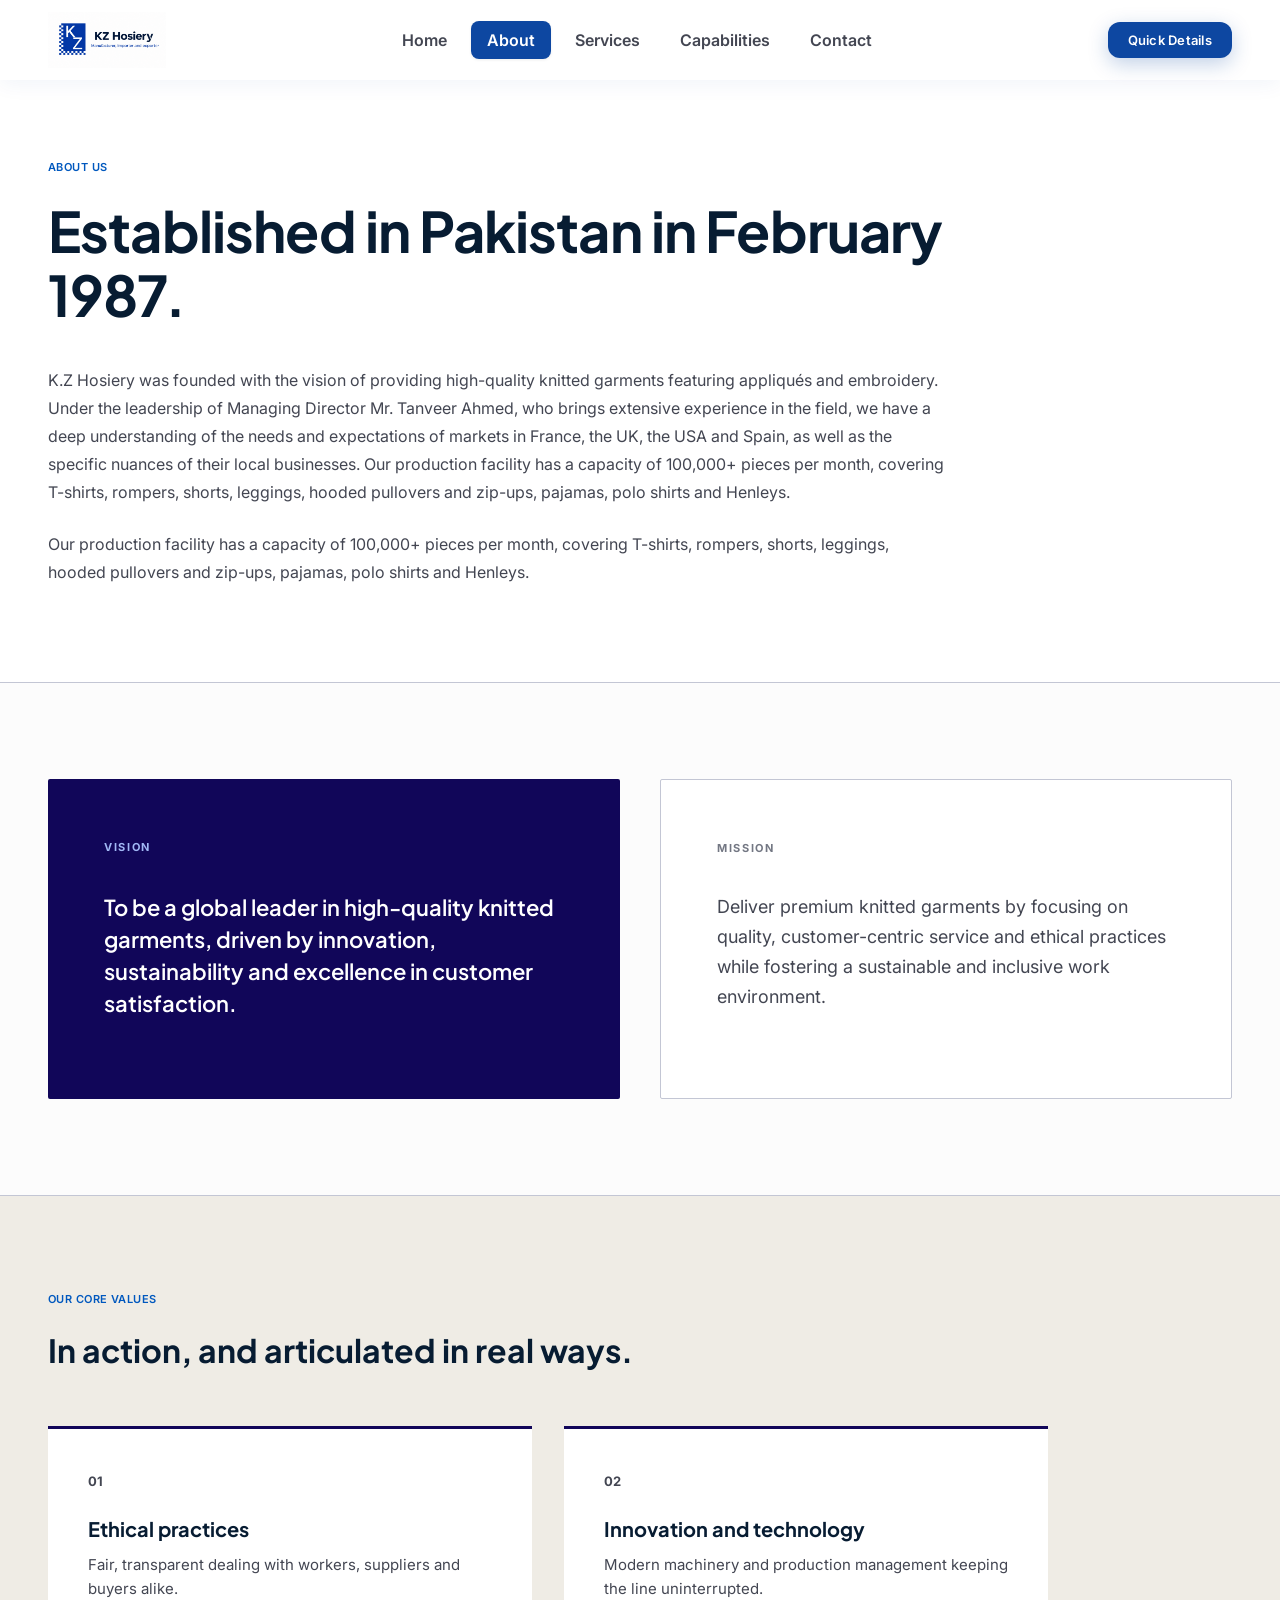
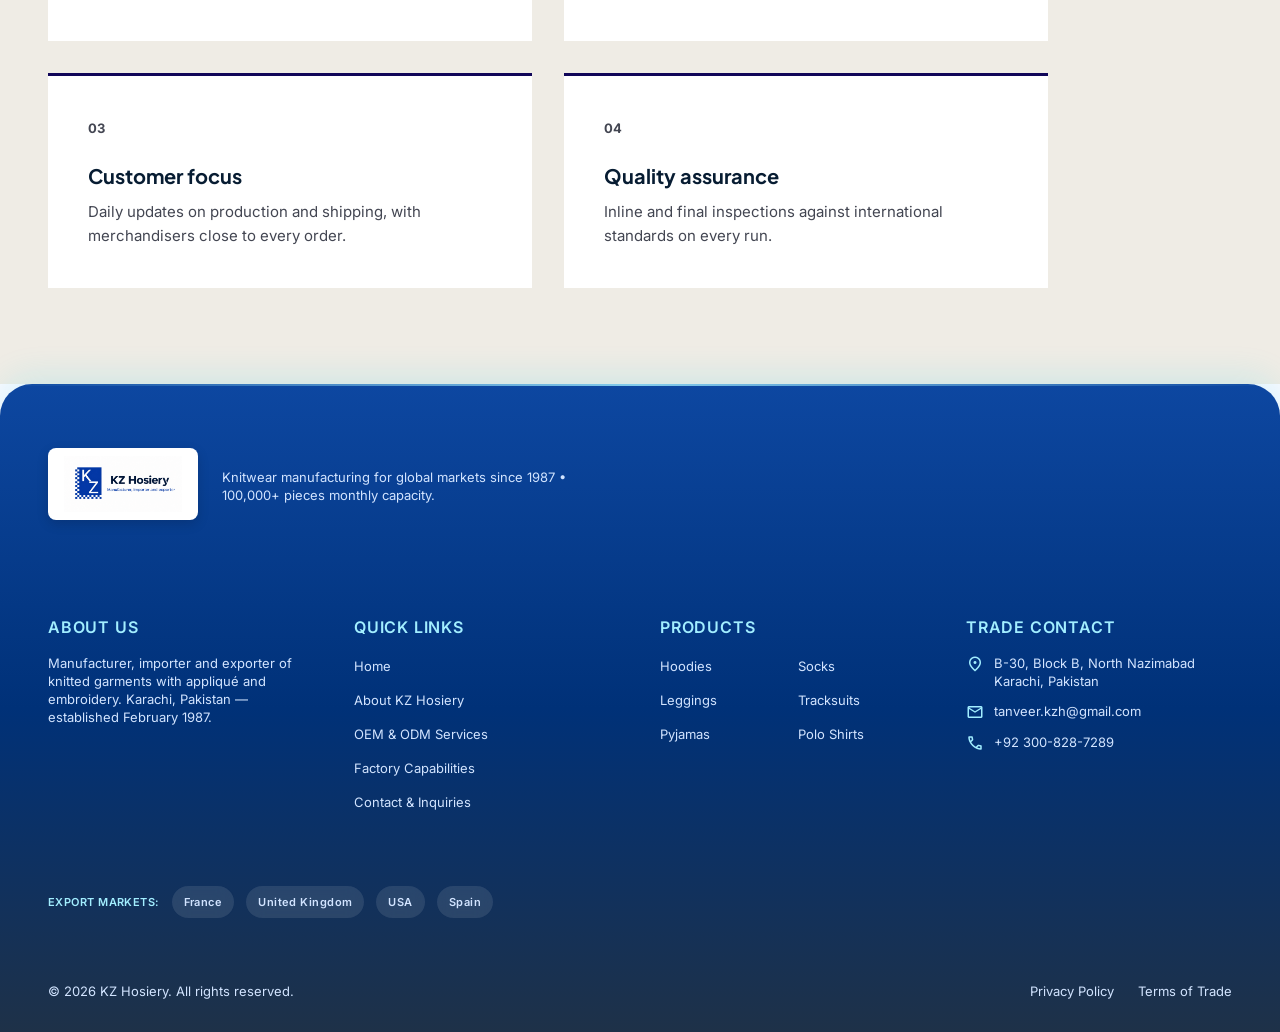
==== about/index.html @ ed43b340 "kz hosiery" ====
<!DOCTYPE html>
<html lang="en">
<head>
  <meta charset="utf-8" />
  <meta name="viewport" content="width=device-width, initial-scale=1.0" />
  <title>About Us | KZ Hosiery</title>
  <meta name="description" content="K_Z Hosiery was founded with the vision of providing high-quality knitted garments featuring appliques and embroidery." />

  <!-- Google Fonts -->
  <link href="https://fonts.googleapis.com" rel="preconnect" />
  <link crossorigin href="https://fonts.gstatic.com" rel="preconnect" />
  <link href="https://fonts.googleapis.com/css2?family=Inter:wght@400;500;600;700&family=Plus+Jakarta+Sans:wght@500;600;700;800&display=swap" rel="stylesheet" />

  <!-- Material Symbols -->
  <link href="https://fonts.googleapis.com/css2?family=Material+Symbols+Outlined:opsz,wght,FILL,GRAD@20..48,100..700,0..1,-50..200&display=swap" rel="stylesheet" />

  <!-- Stylesheets -->
  <link rel="stylesheet" href="../assets/css/global.css" />
  <link rel="stylesheet" href="../assets/css/about.css" />
</head>

<body>

  <!-- ============================================================
       HEADER / NAVBAR
       ============================================================ -->
  <header class="navbar" id="navbar">
    <div class="navbar__inner container">

      <!-- Logo -->
      <a href="../index.html" class="navbar__brand">
        <img
          src="../assets/images/logo.png"
          alt="KZ Hosiery Logo"
          class="navbar__logo"
        />
      </a>

      <!-- Desktop Navigation -->
      <nav class="navbar__nav" aria-label="Main navigation">
        <a href="../index.html" class="navbar__link">Home</a>
        <a href="index.html" class="navbar__link navbar__link--active" aria-current="page">About</a>
        <a href="../services/index.html" class="navbar__link">Services</a>
        <a href="../capabilities/index.html" class="navbar__link">Capabilities</a>
        <a href="../contact/index.html" class="navbar__link">Contact</a>
      </nav>

      <!-- Right Actions -->
      <div class="navbar__actions">
        <a href="../contact/index.html" class="navbar__cta">Quick Details</a>

        <!-- Hamburger (mobile only) -->
        <button
          class="hamburger"
          id="hamburger-btn"
          type="button"
          aria-label="Toggle navigation menu"
          aria-expanded="false"
          aria-controls="mobile-menu"
        >
          <span class="hamburger__line"></span>
          <span class="hamburger__line"></span>
          <span class="hamburger__line"></span>
        </button>
      </div>
    </div>

    <!-- Mobile Menu -->
    <div class="mobile-menu" id="mobile-menu">
      <nav class="mobile-menu__nav" aria-label="Mobile navigation">
        <a href="../index.html" class="mobile-menu__link">Home</a>
        <a href="index.html" class="mobile-menu__link mobile-menu__link--active">About</a>
        <a href="../services/index.html" class="mobile-menu__link">Services</a>
        <a href="../capabilities/index.html" class="mobile-menu__link">Capabilities</a>
        <a href="../contact/index.html" class="mobile-menu__link">Contact</a>
        <a href="../contact/index.html" class="mobile-menu__cta">Quick Details</a>
      </nav>
    </div>
  </header>

  <!-- ============================================================
       MAIN CONTENT
       ============================================================ -->
  <main>
    
    <!-- 1. HERO / ABOUT US -->
    <section class="about-hero">
      <div class="container">
        <div class="about-hero__inner">
          <div class="section-label">ABOUT US</div>
          <h1 class="about-hero__title">Established in Pakistan in February 1987.</h1>
          <div class="about-hero__content">
            <p>
            K.Z Hosiery was founded with the vision of providing high-quality knitted garments featuring appliqués and embroidery. Under the leadership of Managing Director Mr. Tanveer Ahmed, who brings extensive experience in the field, we have a deep understanding of the needs and expectations of markets in France, the UK, the USA and Spain, as well as the specific nuances of their local businesses.
            Our production facility has a capacity of 100,000+ pieces per month, covering T-shirts, rompers, shorts, leggings, hooded pullovers and zip-ups, pajamas, polo shirts and Henleys.            </p>
            <p>
              Our production facility has a capacity of 100,000+ pieces per month, covering T-shirts, rompers, shorts, leggings, hooded pullovers and zip-ups, pajamas, polo shirts and Henleys.
            </p>
          </div>
        </div>
      </div>
    </section>

    <!-- 2. VISION & MISSION -->
    <section class="vision-mission">
      <div class="container">
        <div class="vision-mission__grid">
          
          <div class="vm-card vm-card--dark">
            <span class="vm-card__label">VISION</span>
            <p class="vm-card__text">To be a global leader in high-quality knitted garments, driven by innovation, sustainability and excellence in customer satisfaction.</p>
          </div>

          <div class="vm-card vm-card--light">
            <span class="vm-card__label">MISSION</span>
            <p class="vm-card__text">Deliver premium knitted garments by focusing on quality, customer-centric service and ethical practices while fostering a sustainable and inclusive work environment.</p>
          </div>

        </div>
      </div>
    </section>

    <!-- 3. CORE VALUES -->
    <section class="core-values">
      <div class="container">
        <div class="core-values__inner">
          <div class="section-label">OUR CORE VALUES</div>
          <h2 class="core-values__title">In action, and articulated in real ways.</h2>
          
          <div class="core-values__grid">
            
            <div class="value-card">
              <span class="value-card__num">01</span>
              <h3 class="value-card__title">Ethical practices</h3>
              <p class="value-card__desc">Fair, transparent dealing with workers, suppliers and buyers alike.</p>
            </div>

            <div class="value-card">
              <span class="value-card__num">02</span>
              <h3 class="value-card__title">Innovation and technology</h3>
              <p class="value-card__desc">Modern machinery and production management keeping the line uninterrupted.</p>
            </div>

            <div class="value-card">
              <span class="value-card__num">03</span>
              <h3 class="value-card__title">Customer focus</h3>
              <p class="value-card__desc">Daily updates on production and shipping, with merchandisers close to every order.</p>
            </div>

            <div class="value-card">
              <span class="value-card__num">04</span>
              <h3 class="value-card__title">Quality assurance</h3>
              <p class="value-card__desc">Inline and final inspections against international standards on every run.</p>
            </div>

          </div>
        </div>
      </div>
    </section>

  </main>

  <!-- ============================================================
       FOOTER
       ============================================================ -->
  <footer class="footer" id="footer">
    <div class="footer__accent-line"></div>
    <div class="container">

      <!-- Footer Top -->
      <div class="footer__top">
        <div class="footer__brand">
          <img
            src="../assets/images/logo.png"
            alt="KZ Hosiery Logo"
            class="footer__logo"
          />
          <div class="footer__brand-info">
            <p class="footer__brand-desc">Knitwear manufacturing for global markets since 1987 &bull; 100,000+ pieces monthly capacity.</p>
          </div>
        </div>
      </div>

      <!-- Footer Grid -->
      <div class="footer__grid">
        <div class="footer__col">
          <span class="footer__col-title">About Us</span>
          <p class="footer__col-text">
            Manufacturer, importer and exporter of knitted garments with appliqué and embroidery. Karachi, Pakistan — established February 1987.          
          </p>
        </div>

        <div class="footer__col">
          <span class="footer__col-title">Quick Links</span>
          <ul class="footer__links">
            <li><a href="../index.html">Home</a></li>
            <li><a href="index.html">About KZ Hosiery</a></li>
            <li><a href="../services/index.html">OEM &amp; ODM Services</a></li>
            <li><a href="../capabilities/index.html">Factory Capabilities</a></li>
            <li><a href="../contact/index.html">Contact &amp; Inquiries</a></li>
          </ul>
        </div>

        <div class="footer__col">
          <span class="footer__col-title">Products</span>
          <ul class="footer__links footer__links--grid">
            <li><a href="../capabilities/index.html">Hoodies</a></li>
            <li><a href="../capabilities/index.html">Socks</a></li>
            <li><a href="../capabilities/index.html">Leggings</a></li>
            <li><a href="../capabilities/index.html">Tracksuits</a></li>
            <li><a href="../capabilities/index.html">Pyjamas</a></li>
            <li><a href="../capabilities/index.html">Polo Shirts</a></li>
          </ul>
        </div>

        <div class="footer__col">
          <span class="footer__col-title">Trade Contact</span>
          <div class="footer__contact">
            <div class="footer__contact-item">
              <span class="material-symbols-outlined">location_on</span>
              <span>B-30, Block B, North Nazimabad Karachi, Pakistan</span>
            </div>
            <div class="footer__contact-item">
              <span class="material-symbols-outlined">mail</span>
              <a href="mailto:trade@kzhosiery.com">tanveer.kzh@gmail.com</a>
            </div>
            <div class="footer__contact-item">
              <span class="material-symbols-outlined">call</span>
              <span>+92 300-828-7289</span>
            </div>
          </div>
        </div>
      </div>

      <!-- Export Markets -->
      <div class="footer__markets">
        <div class="footer__markets-list">
          <span class="footer__markets-label">Export Markets:</span>
          <span class="footer__market-pill">France</span>
          <span class="footer__market-pill">United Kingdom</span>
          <span class="footer__market-pill">USA</span>
          <span class="footer__market-pill">Spain</span>
        </div>
      </div>

      <!-- Copyright -->
      <div class="footer__bottom">
        <p>&copy; 2026 KZ Hosiery. All rights reserved.</p>
        <div class="footer__legal">
          <a href="#">Privacy Policy</a>
          <a href="#">Terms of Trade</a>
        </div>
      </div>

    </div>
  </footer>

  <!-- Scripts -->
  <script src="../assets/js/main.js"></script>
</body>
</html>
---- assets/css/global.css ----
﻿/* ============================================================
   GLOBAL.CSS — KZ Hosiery
   Variables, reset, typography, navbar, footer, shared styles
   ============================================================ */

/* ==========================================================================
   1. CSS CUSTOM PROPERTIES
   ========================================================================== */
:root {
  /* ── Colors (Material 3 Design Tokens) ── */
  --clr-on-background: #071c32;
  --clr-inverse-on-surface: #eaf1ff;
  --clr-primary-fixed-dim: #b0c6ff;
  --clr-on-primary: #ffffff;
  --clr-inverse-surface: #1e3148;
  --clr-primary: #003178;
  --clr-outline-variant: #c3c6d4;
  --clr-on-secondary-fixed: #001a42;
  --clr-on-surface: #071c32;
  --clr-primary-fixed: #d9e2ff;
  --clr-error-container: #ffdad6;
  --clr-surface-dim: #c8dbf9;
  --clr-on-tertiary: #ffffff;
  --clr-surface-container-highest: #d2e4ff;
  --clr-on-surface-variant: #434652;
  --clr-outline: #737783;
  --clr-surface-container-high: #dce9ff;
  --clr-on-tertiary-fixed: #001f25;
  --clr-surface: #f8f9ff;
  --clr-on-tertiary-fixed-variant: #004e5a;
  --clr-background: #f8f9ff;
  --clr-on-primary-container: #a1bbff;
  --clr-surface-container: #e5eeff;
  --clr-on-error-container: #93000a;
  --clr-surface-container-low: #eff4ff;
  --clr-surface-variant: #d2e4ff;
  --clr-on-primary-fixed: #001945;
  --clr-on-secondary-fixed-variant: #004395;
  --clr-surface-bright: #f8f9ff;
  --clr-inverse-primary: #b0c6ff;
  --clr-on-secondary-container: #fefcff;
  --clr-primary-container: #0d47a1;
  --clr-on-tertiary-container: #14cfe9;
  --clr-tertiary-fixed-dim: #2fd9f4;
  --clr-secondary-fixed-dim: #adc6ff;
  --clr-tertiary-container: #005460;
  --clr-secondary-fixed: #d8e2ff;
  --clr-secondary-container: #2170e4;
  --clr-tertiary-fixed: #a2eeff;
  --clr-error: #ba1a1a;
  --clr-secondary: #0058be;
  --clr-surface-container-lowest: #ffffff;
  --clr-on-primary-fixed-variant: #00429c;
  --clr-on-error: #ffffff;
  --clr-on-secondary: #ffffff;
  --clr-tertiary: #003b44;
  --clr-surface-tint: #2b5bb5;

  /* ── Font Families ── */
  --ff-display: 'Plus Jakarta Sans', sans-serif;
  --ff-body: 'Inter', sans-serif;

  /* ── Border Radius ── */
  --radius-sm: 0.25rem;
  --radius-md: 0.5rem;
  --radius-lg: 0.75rem;
  --radius-xl: 1rem;
  --radius-2xl: 1.5rem;
  --radius-full: 9999px;
}

/* ==========================================================================
   2. CSS RESET
   ========================================================================== */
*,
*::before,
*::after {
  box-sizing: border-box;
  margin: 0;
  padding: 0;
}

html {
  scroll-behavior: smooth;
}

body {
  overscroll-behavior: none;
  font-family: var(--ff-body);
  font-size: 0.9375rem;   /* 15px – body-md */
  line-height: 1.5rem;     /* 24px */
  color: var(--clr-on-surface);
  background-color: var(--clr-background);
  -webkit-font-smoothing: antialiased;
  -moz-osx-font-smoothing: grayscale;
}

img {
  display: block;
  max-width: 100%;
  height: auto;
}

a {
  text-decoration: none;
  color: inherit;
}

ul, ol {
  list-style: none;
}

button {
  font: inherit;
  cursor: pointer;
  border: none;
  background: none;
}

input {
  font: inherit;
}

/* Custom Scrollbar */
::-webkit-scrollbar {
  width: 12px;
}

::-webkit-scrollbar-track {
  background: var(--clr-background);
}

::-webkit-scrollbar-thumb {
  background: var(--clr-outline-variant);
  border-radius: var(--radius-full);
  border: 3px solid var(--clr-background);
}

::-webkit-scrollbar-thumb:hover {
  background: var(--clr-outline);
}

/* ==========================================================================
   3. CONTAINER
   ========================================================================== */
.container {
  width: 100%;
  max-width: 80rem;        /* 1280px */
  margin-inline: auto;
  padding-inline: 1.5rem;  /* 24px */
}

@media (min-width: 1024px) {
  .container {
    padding-inline: 3rem;  /* 48px */
  }
}

/* ==========================================================================
   4. SHARED TYPOGRAPHY / UTILITIES
   ========================================================================== */

/* Section label – small uppercase label above headings */
.section-label {
  font-family: var(--ff-body);
  font-size: 11px;
  line-height: 14px;
  font-weight: 600;
  letter-spacing: 0.04em;
  text-transform: uppercase;
  color: var(--clr-secondary);
}

.section-label--light {
  color: var(--clr-tertiary-fixed);
}

/* Arrow link – inline-flex link with trailing arrow icon */
.link-arrow {
  display: inline-flex;
  align-items: center;
  gap: 0.75rem;
  font-family: var(--ff-body);
  font-size: 16px;
  line-height: 22px;
  font-weight: 600;
  color: var(--clr-secondary);
  transition: color 0.2s;
}

.link-arrow:hover {
  color: var(--clr-primary);
}

.link-arrow .material-symbols-outlined {
  font-size: 20px;
  transition: transform 0.2s;
}

.link-arrow:hover .material-symbols-outlined {
  transform: translateX(0.25rem);
}

/* ==========================================================================
   5. MATERIAL SYMBOLS
   ========================================================================== */
.material-symbols-outlined {
  font-variation-settings: 'FILL' 0, 'wght' 400, 'GRAD' 0, 'opsz' 24;
  vertical-align: middle;
}

/* ==========================================================================
   6. NAVBAR
   ========================================================================== */
.navbar {
  position: fixed;
  top: 0;
  left: 0;
  right: 0;
  z-index: 50;
  background-color: #ffffff;
  -webkit-backdrop-filter: blur(24px);
  backdrop-filter: blur(24px);
  box-shadow: 0 4px 20px rgba(13, 71, 161, 0.06);
}

/* Inner wrapper – uses container sizing but we define height & flex here */
.navbar__inner {
  height: 5rem;
  display: flex;
  align-items: center;
  justify-content: space-between;
  gap: 1.5rem;
}

/* ── Brand / Logo ── */
.navbar__brand {
  display: flex;
  align-items: center;
  gap: 0.75rem;
  flex-shrink: 0;
}

.navbar__logo {
  height: 3.5rem;
  width: auto;
  object-fit: contain;
  mix-blend-mode: multiply;
}

.navbar__brand-text {
  display: flex;
  flex-direction: column;
}

.navbar__brand-name {
  font-family: var(--ff-display);
  font-size: 18px;
  line-height: 24px;
  font-weight: 600;
  color: var(--clr-primary);
  letter-spacing: -0.01em;
}

.navbar__brand-sub {
  font-family: var(--ff-body);
  font-size: 11px;
  line-height: 14px;
  font-weight: 600;
  letter-spacing: 0.04em;
  color: var(--clr-on-surface-variant);
  text-transform: uppercase;
}

/* ── Desktop Nav Links ── */
.navbar__nav {
  display: none;           /* hidden on mobile */
  align-items: center;
  gap: 0.25rem;
}

@media (min-width: 768px) {
  .navbar__nav {
    display: flex;
  }
}

@media (min-width: 1024px) {
  .navbar__nav {
    gap: 0.5rem;
  }
}

.navbar__link {
  padding: 0.5rem 1rem;
  border-radius: var(--radius-md);
  font-family: var(--ff-body);
  font-size: 16px;
  line-height: 22px;
  font-weight: 600;
  color: var(--clr-on-surface-variant);
  transition: all 0.2s;
}

.navbar__link:hover {
  color: var(--clr-primary);
  background-color: var(--clr-surface-container);
}

.navbar__link--active {
  background-color: var(--clr-primary-container);
  color: var(--clr-on-primary);
  box-shadow: 0 1px 3px rgba(0, 0, 0, 0.08);
}

/* ── Right-side actions ── */
.navbar__actions {
  display: flex;
  align-items: center;
  gap: 1rem;
  flex-shrink: 0;
}

.navbar__cta {
  display: none;           /* hidden below sm */
  align-items: center;
  justify-content: center;
  padding: 0.625rem 1.25rem;
  border-radius: var(--radius-lg);
  font-family: var(--ff-body);
  font-size: 13px;
  line-height: 16px;
  font-weight: 600;
  letter-spacing: 0.02em;
  color: var(--clr-on-primary);
  background-color: var(--clr-primary-container);
  box-shadow: 0 6px 20px rgba(13, 71, 161, 0.25);
  transition: all 0.2s;
}

.navbar__cta:hover {
  background-color: var(--clr-secondary-container);
  box-shadow: 0 8px 24px rgba(33, 112, 228, 0.35);
}

@media (min-width: 640px) {
  .navbar__cta {
    display: inline-flex;
  }
}

.navbar__avatar {
  width: 2rem;
  height: 2rem;
  border-radius: var(--radius-full);
  background-color: var(--clr-primary);
  display: flex;
  align-items: center;
  justify-content: center;
  flex-shrink: 0;
}

.navbar__avatar .material-symbols-outlined {
  font-size: 18px;
  color: var(--clr-on-primary);
}

/* ── Hamburger Button (mobile only) ── */
.hamburger {
  display: flex;
  flex-direction: column;
  justify-content: center;
  align-items: center;
  gap: 5px;
  width: 2.5rem;
  height: 2.5rem;
  padding: 0.5rem;
}

@media (min-width: 768px) {
  .hamburger {
    display: none;
  }
}

.hamburger__line {
  display: block;
  width: 100%;
  height: 2px;
  background-color: var(--clr-on-surface);
  border-radius: var(--radius-full);
  transition: all 0.3s ease;
  transform-origin: center;
}

/* Hamburger active state – X shape */
.hamburger.is-active .hamburger__line:nth-child(1) {
  transform: translateY(7px) rotate(45deg);
}
.hamburger.is-active .hamburger__line:nth-child(2) {
  opacity: 0;
}
.hamburger.is-active .hamburger__line:nth-child(3) {
  transform: translateY(-7px) rotate(-45deg);
}

/* ── Mobile Menu ── */
.mobile-menu {
  display: none;
  position: absolute;
  top: 5rem;
  left: 0;
  right: 0;
  background-color: var(--clr-surface);
  box-shadow: 0 8px 24px rgba(0, 0, 0, 0.1);
  z-index: 49;
}

.mobile-menu.is-open {
  display: block;
}

.mobile-menu__nav {
  display: flex;
  flex-direction: column;
}

.mobile-menu__link {
  display: block;
  padding: 1rem 1.5rem;
  border-bottom: 1px solid var(--clr-surface-variant);
  font-family: var(--ff-body);
  font-size: 16px;
  font-weight: 600;
  color: var(--clr-on-surface-variant);
  transition: all 0.2s;
}

.mobile-menu__link:hover,
.mobile-menu__link--active {
  color: var(--clr-primary);
  background-color: var(--clr-surface-container-low);
}

.mobile-menu__cta {
  display: block;
  margin: 1rem 1.5rem;
  padding: 0.75rem 1.25rem;
  border-radius: var(--radius-lg);
  font-family: var(--ff-body);
  font-size: 14px;
  font-weight: 600;
  text-align: center;
  color: var(--clr-on-primary);
  background-color: var(--clr-primary-container);
  box-shadow: 0 4px 12px rgba(13, 71, 161, 0.2);
}

/* ==========================================================================
   7. BUTTONS (shared)
   ========================================================================== */
.btn {
  display: inline-flex;
  align-items: center;
  gap: 0.5rem;
  border: none;
  cursor: pointer;
  text-decoration: none;
  font-family: var(--ff-body);
  font-size: 16px;
  line-height: 22px;
  font-weight: 600;
  transition: all 0.2s;
}

.btn--primary {
  padding: 0.875rem 1.75rem;
  border-radius: var(--radius-lg);
  background-color: var(--clr-primary);
  color: var(--clr-on-primary);
  box-shadow: 0 0 24px rgba(34, 211, 238, 0.4);
}

.btn--primary:hover {
  background-color: var(--clr-secondary);
}

.btn--primary .material-symbols-outlined {
  font-size: 18px;
}

.btn--ghost {
  padding: 0.875rem 1.75rem;
  border-radius: var(--radius-lg);
  background-color: rgba(255, 255, 255, 0.1);
  -webkit-backdrop-filter: blur(8px);
  backdrop-filter: blur(8px);
  color: var(--clr-tertiary-fixed);
}

.btn--ghost:hover {
  background-color: rgba(255, 255, 255, 0.2);
}

.btn--ghost .material-symbols-outlined {
  font-size: 20px;
}

.btn--accent {
  padding: 0.75rem 1.5rem;
  border-radius: var(--radius-full);
  background-color: var(--clr-tertiary-fixed);
  color: var(--clr-on-tertiary-fixed);
}

.btn--accent:hover {
  background-color: var(--clr-tertiary-fixed-dim);
}

.btn--accent .material-symbols-outlined {
  font-size: 18px;
}

.btn--white {
  padding: 0.875rem 2rem;
  border-radius: var(--radius-lg);
  background-color: var(--clr-surface-container-lowest);
  color: var(--clr-primary);
  box-shadow: 0 4px 12px rgba(0, 0, 0, 0.1);
}

.btn--white:hover {
  background-color: var(--clr-tertiary-fixed);
  color: var(--clr-on-tertiary-fixed);
  box-shadow: 0 4px 20px rgba(34, 211, 238, 0.3);
}

.btn--glass {
  padding: 0.875rem 2rem;
  border-radius: var(--radius-lg);
  background-color: rgba(255, 255, 255, 0.1);
  color: var(--clr-on-primary);
}

.btn--glass:hover {
  background-color: rgba(255, 255, 255, 0.2);
}

/* ==========================================================================
   8. FOOTER
   ========================================================================== */
.footer {
  border-top-left-radius: 2rem;
  border-top-right-radius: 2rem;
  background: linear-gradient(
    to bottom,
    var(--clr-primary-container),
    var(--clr-primary),
    var(--clr-inverse-surface)
  );
  color: var(--clr-on-primary);
  padding-top: 4rem;
  padding-bottom: 2rem;
  box-shadow: 0 -8px 32px rgba(34, 211, 238, 0.15);
  overflow: hidden;
  position: relative;
}

/* Thin gradient accent line at very top */
.footer__accent-line {
  position: absolute;
  top: 0;
  left: 0;
  right: 0;
  height: 2px;
  background: linear-gradient(to right, transparent, var(--clr-tertiary-fixed), transparent);
  opacity: 0.8;
}

/* ── Footer Top: brand + email form ── */
.footer__top {
  display: flex;
  flex-direction: column;
  align-items: flex-start;
  justify-content: space-between;
  padding-bottom: 3rem;
  gap: 2rem;
}

@media (min-width: 1024px) {
  .footer__top {
    flex-direction: row;
    align-items: center;
  }
}

.footer__brand {
  display: flex;
  flex-direction: column;
  gap: 1.5rem;
}

@media (min-width: 640px) {
  .footer__brand {
    flex-direction: row;
    align-items: center;
  }
}

.footer__logo {
  height: 4.5rem;
  width: auto;
  object-fit: contain;
  background-color: #fff;
  padding: 0.5rem 1rem;
  border-radius: var(--radius-md);
  box-shadow: 0 4px 12px rgba(0, 0, 0, 0.15);
}

.footer__brand-info {
  max-width: 24rem;
}

.footer__brand-name {
  display: block;
  font-family: var(--ff-display);
  font-size: 18px;
  line-height: 24px;
  font-weight: 600;
  color: var(--clr-tertiary-fixed);
  letter-spacing: -0.01em;
}

.footer__brand-desc {
  font-family: var(--ff-body);
  font-size: 13px;
  line-height: 18px;
  color: var(--clr-surface-container-highest);
  margin-top: 0.25rem;
}

/* Email form */
.footer__email-form {
  display: flex;
  flex-direction: column;
  gap: 0.75rem;
  width: 100%;
  background-color: rgba(255, 255, 255, 0.1);
  padding: 0.5rem;
  border-radius: var(--radius-xl);
  -webkit-backdrop-filter: blur(8px);
  backdrop-filter: blur(8px);
}

@media (min-width: 640px) {
  .footer__email-form {
    flex-direction: row;
    width: auto;
    align-items: center;
  }
}

.footer__email-input {
  width: 100%;
  padding: 0.625rem 1rem;
  border-radius: var(--radius-lg);
  background-color: rgba(255, 255, 255, 0.15);
  border: none;
  color: var(--clr-on-primary);
  font-size: 13px;
  outline: none;
}

@media (min-width: 640px) {
  .footer__email-input {
    width: 18rem;
  }
}

.footer__email-input::placeholder {
  color: var(--clr-surface-container-highest);
}

.footer__email-input:focus {
  box-shadow: 0 0 0 2px var(--clr-tertiary-fixed);
}

.footer__email-btn {
  display: block;
  padding: 0.625rem 1.5rem;
  border-radius: var(--radius-lg);
  background-color: var(--clr-tertiary-fixed);
  color: var(--clr-on-tertiary-fixed);
  font-family: var(--ff-body);
  font-size: 13px;
  font-weight: 600;
  letter-spacing: 0.02em;
  text-align: center;
  white-space: nowrap;
  box-shadow: 0 0 16px rgba(162, 238, 255, 0.35);
  transition: all 0.2s;
}

.footer__email-btn:hover {
  background-color: var(--clr-tertiary-fixed-dim);
}

/* ── Footer Grid: 4 columns ── */
.footer__grid {
  display: grid;
  grid-template-columns: 1fr;
  gap: 2.5rem;
  padding-block: 3rem;
}

@media (min-width: 768px) {
  .footer__grid {
    grid-template-columns: repeat(2, 1fr);
  }
}

@media (min-width: 1024px) {
  .footer__grid {
    grid-template-columns: repeat(4, 1fr);
  }
}

.footer__col-title {
  display: block;
  font-family: var(--ff-body);
  font-size: 16px;
  line-height: 22px;
  font-weight: 600;
  color: var(--clr-tertiary-fixed);
  text-transform: uppercase;
  letter-spacing: 0.05em;
  margin-bottom: 1rem;
}

.footer__col-text {
  font-family: var(--ff-body);
  font-size: 13px;
  line-height: 18px;
  color: var(--clr-surface-container-highest);
  margin-bottom: 0.75rem;
}

.footer__compliance {
  display: flex;
  align-items: center;
  gap: 0.5rem;
  margin-top: 0.5rem;
}

.footer__compliance .material-symbols-outlined {
  font-size: 18px;
  color: var(--clr-tertiary-fixed);
}

.footer__compliance span:last-child {
  font-size: 11px;
  font-weight: 600;
  letter-spacing: 0.04em;
  color: var(--clr-surface-container-highest);
}

/* Footer links */
.footer__links {
  display: flex;
  flex-direction: column;
  gap: 0.625rem;
}

.footer__links a {
  font-size: 13px;
  line-height: 18px;
  color: var(--clr-surface-container-highest);
  transition: color 0.2s;
}

.footer__links a:hover {
  color: var(--clr-tertiary-fixed);
}

.footer__links--grid {
  display: grid;
  grid-template-columns: repeat(2, 1fr);
  gap: 0.625rem;
}

/* Footer contact info */
.footer__contact {
  display: flex;
  flex-direction: column;
  gap: 0.75rem;
}

.footer__contact-item {
  display: flex;
  align-items: flex-start;
  gap: 0.625rem;
}

.footer__contact-item .material-symbols-outlined {
  font-size: 18px;
  color: var(--clr-tertiary-fixed);
  flex-shrink: 0;
  margin-top: 1px;
}

.footer__contact-item span:last-child,
.footer__contact-item a {
  font-size: 13px;
  line-height: 18px;
  color: var(--clr-surface-container-highest);
}

.footer__contact-item a:hover {
  color: var(--clr-tertiary-fixed);
}

/* ── Export Markets Row ── */
.footer__markets {
  display: flex;
  flex-direction: column;
  gap: 1.5rem;
  padding-block: 1.5rem;
}

@media (min-width: 768px) {
  .footer__markets {
    flex-direction: row;
    align-items: center;
    justify-content: space-between;
  }
}

.footer__markets-list {
  display: flex;
  flex-wrap: wrap;
  align-items: center;
  gap: 0.75rem;
}

.footer__markets-label {
  font-size: 11px;
  font-weight: 600;
  letter-spacing: 0.04em;
  text-transform: uppercase;
  color: var(--clr-tertiary-fixed);
}

.footer__market-pill {
  padding: 0.25rem 0.75rem;
  border-radius: var(--radius-full);
  background-color: rgba(255, 255, 255, 0.1);
  -webkit-backdrop-filter: blur(8px);
  backdrop-filter: blur(8px);
  font-size: 11px;
  font-weight: 600;
  letter-spacing: 0.04em;
  color: var(--clr-surface-container-highest);
}

/* Social icons */
.footer__socials {
  display: flex;
  align-items: center;
  gap: 0.75rem;
}

.footer__social-icon {
  width: 2.5rem;
  height: 2.5rem;
  border-radius: var(--radius-full);
  background-color: rgba(255, 255, 255, 0.1);
  display: flex;
  align-items: center;
  justify-content: center;
  color: var(--clr-on-primary);
  transition: all 0.2s;
}

.footer__social-icon .material-symbols-outlined {
  font-size: 20px;
}

.footer__social-icon:hover {
  color: var(--clr-tertiary-fixed);
  background-color: rgba(255, 255, 255, 0.2);
  box-shadow: 0 0 12px rgba(34, 211, 238, 0.6);
}

/* ── Copyright Bar ── */
.footer__bottom {
  display: flex;
  flex-direction: column;
  align-items: center;
  justify-content: space-between;
  gap: 1rem;
  padding-top: 2rem;
  margin-top: 0.5rem;
  font-size: 13px;
  line-height: 18px;
  color: var(--clr-surface-container-highest);
}

@media (min-width: 640px) {
  .footer__bottom {
    flex-direction: row;
  }
}

.footer__legal {
  display: flex;
  align-items: center;
  gap: 1.5rem;
}

.footer__legal a {
  color: var(--clr-surface-container-highest);
  transition: color 0.2s;
}

.footer__legal a:hover {
  color: var(--clr-tertiary-fixed);
}
---- assets/css/about.css ----
/* ==========================================================================
   ABOUT PAGE STYLES
   ========================================================================== */

/* 1. HERO */
.about-hero {
  padding-top: 10rem;
  padding-bottom: 6rem;
  background-color: #ffffff;
}

.about-hero__inner {
  max-width: 900px;
}

.about-hero__inner .section-label {
  margin-bottom: 1.5rem;
}

.about-hero__title {
  font-family: var(--ff-display);
  font-size: 40px;
  line-height: 48px;
  font-weight: 700;
  letter-spacing: -0.015em;
  color: var(--clr-on-surface);
  margin-bottom: 2.5rem;
}

@media (min-width: 1024px) {
  .about-hero__title {
    font-size: 56px;
    line-height: 64px;
  }
}

.about-hero__content {
  display: flex;
  flex-direction: column;
  gap: 1.5rem;
  color: var(--clr-on-surface-variant);
  font-family: var(--ff-body);
  font-size: 16px;
  line-height: 28px;
}

/* 2. VISION MISSION */
.vision-mission {
  background-color: #fcfcfc;
  padding-block: 6rem;
  border-top: 1px solid var(--clr-outline-variant);
  border-bottom: 1px solid var(--clr-outline-variant);
}

.vision-mission__grid {
  display: grid;
  grid-template-columns: 1fr;
  gap: 2rem;
}

@media (min-width: 768px) {
  .vision-mission__grid {
    grid-template-columns: 1fr 1fr;
    gap: 2.5rem;
  }
}

.vm-card {
  padding: 3.5rem;
  border-radius: 2px;
  display: flex;
  flex-direction: column;
  gap: 2rem;
  min-height: 320px;
}

.vm-card--dark {
  background-color: #110659;
  color: #ffffff;
}

.vm-card--dark .vm-card__label {
  color: #a1b8f5;
  font-size: 11px;
  font-weight: 700;
  letter-spacing: 0.15em;
  text-transform: uppercase;
}

.vm-card--dark .vm-card__text {
  font-family: var(--ff-display);
  font-size: 22px;
  line-height: 32px;
  font-weight: 600;
}

.vm-card--light {
  background-color: #ffffff;
  border: 1px solid var(--clr-outline-variant);
  color: var(--clr-on-surface);
}

.vm-card--light .vm-card__label {
  color: var(--clr-outline);
  font-size: 11px;
  font-weight: 700;
  letter-spacing: 0.15em;
  text-transform: uppercase;
}

.vm-card--light .vm-card__text {
  font-family: var(--ff-body);
  font-size: 18px;
  line-height: 30px;
  font-weight: 400;
  color: var(--clr-on-surface-variant);
}

/* 3. CORE VALUES */
.core-values {
  padding-block: 6rem;
  background-color: #efece5; 
}

.core-values__inner {
  max-width: 1000px;
}

.core-values__title {
  font-family: var(--ff-display);
  font-size: 32px;
  line-height: 40px;
  font-weight: 700;
  color: var(--clr-on-surface);
  margin-top: 1.5rem;
  margin-bottom: 3.5rem;
}

.core-values__grid {
  display: grid;
  grid-template-columns: 1fr;
  gap: 2rem;
}

@media (min-width: 768px) {
  .core-values__grid {
    grid-template-columns: 1fr 1fr;
  }
}

.value-card {
  background-color: #ffffff;
  padding: 2.5rem;
  border-top: 3px solid #110659;
}

.value-card__num {
  font-size: 13px;
  font-weight: 700;
  color: var(--clr-on-surface-variant);
  margin-bottom: 1.5rem;
  display: block;
}

.value-card__title {
  font-family: var(--ff-display);
  font-size: 20px;
  font-weight: 700;
  color: var(--clr-on-surface);
  margin-bottom: 0.75rem;
}

.value-card__desc {
  font-size: 15px;
  line-height: 24px;
  color: var(--clr-on-surface-variant);
}
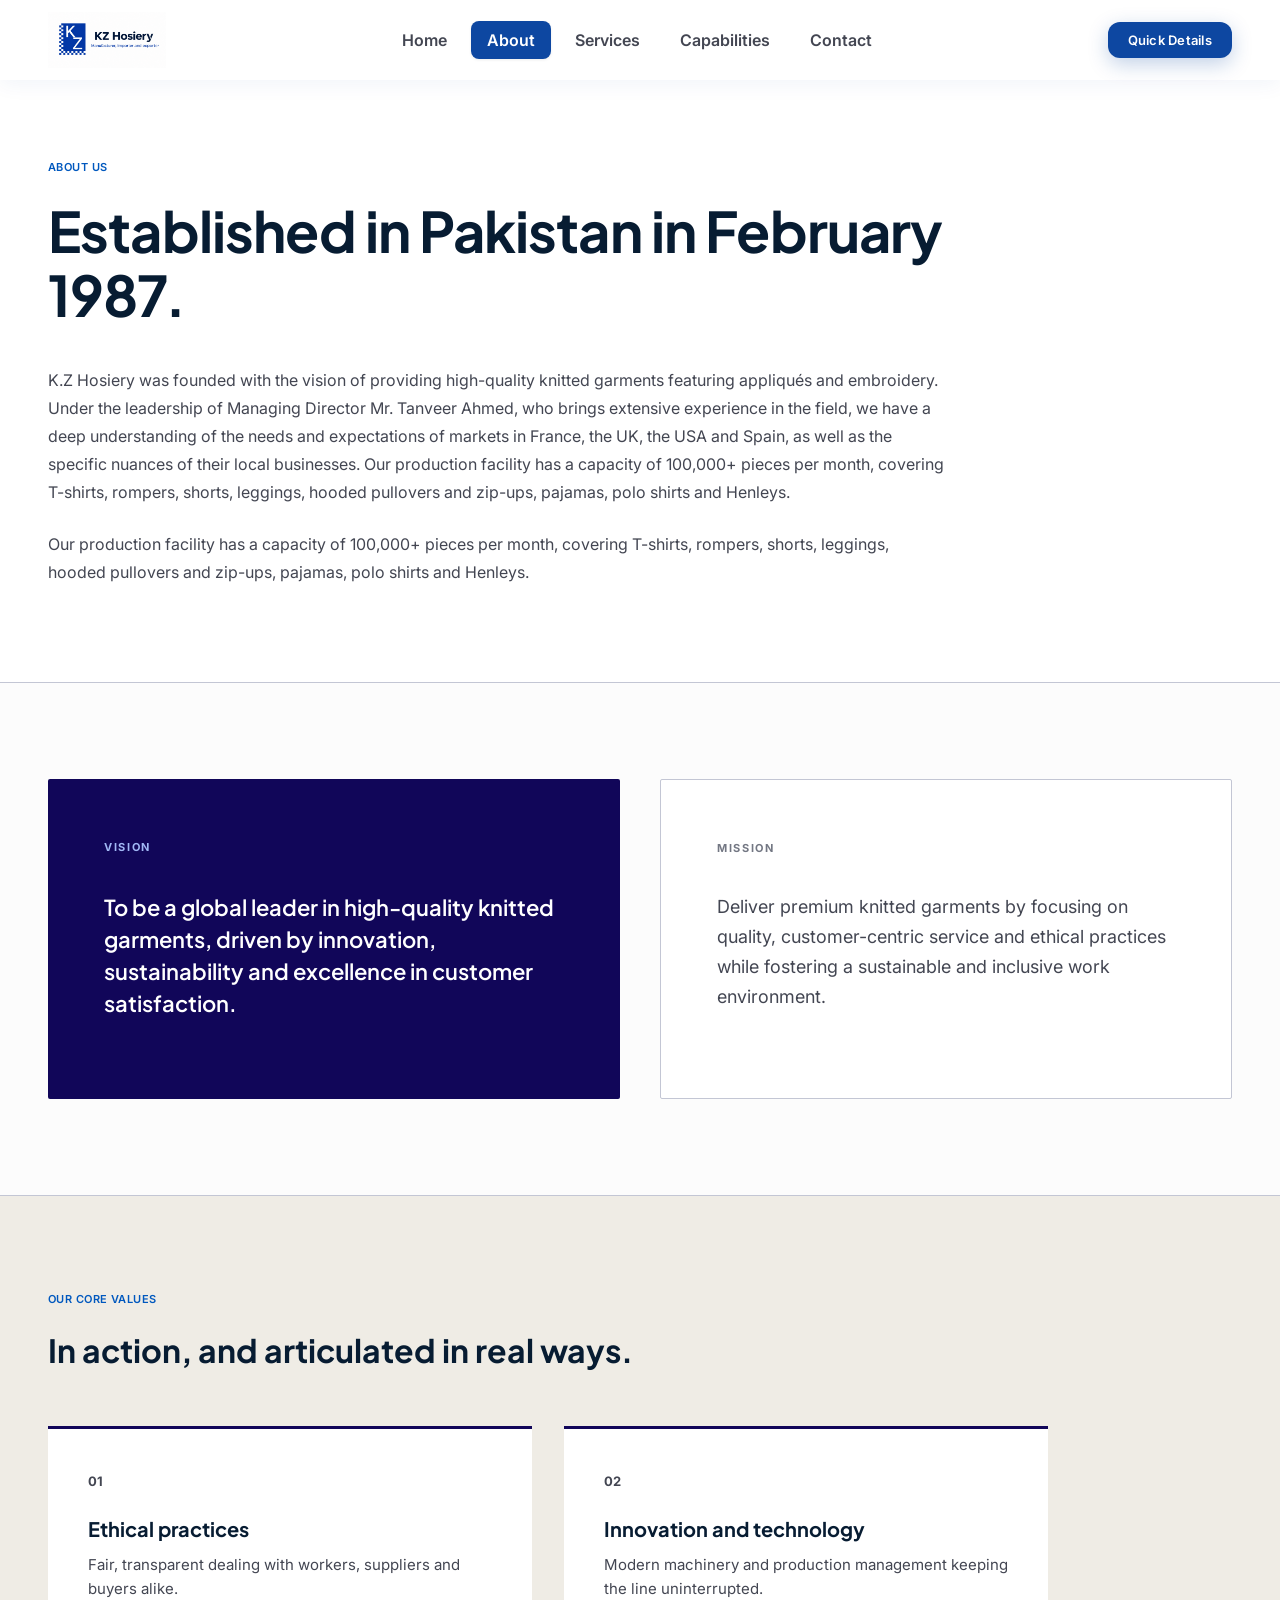
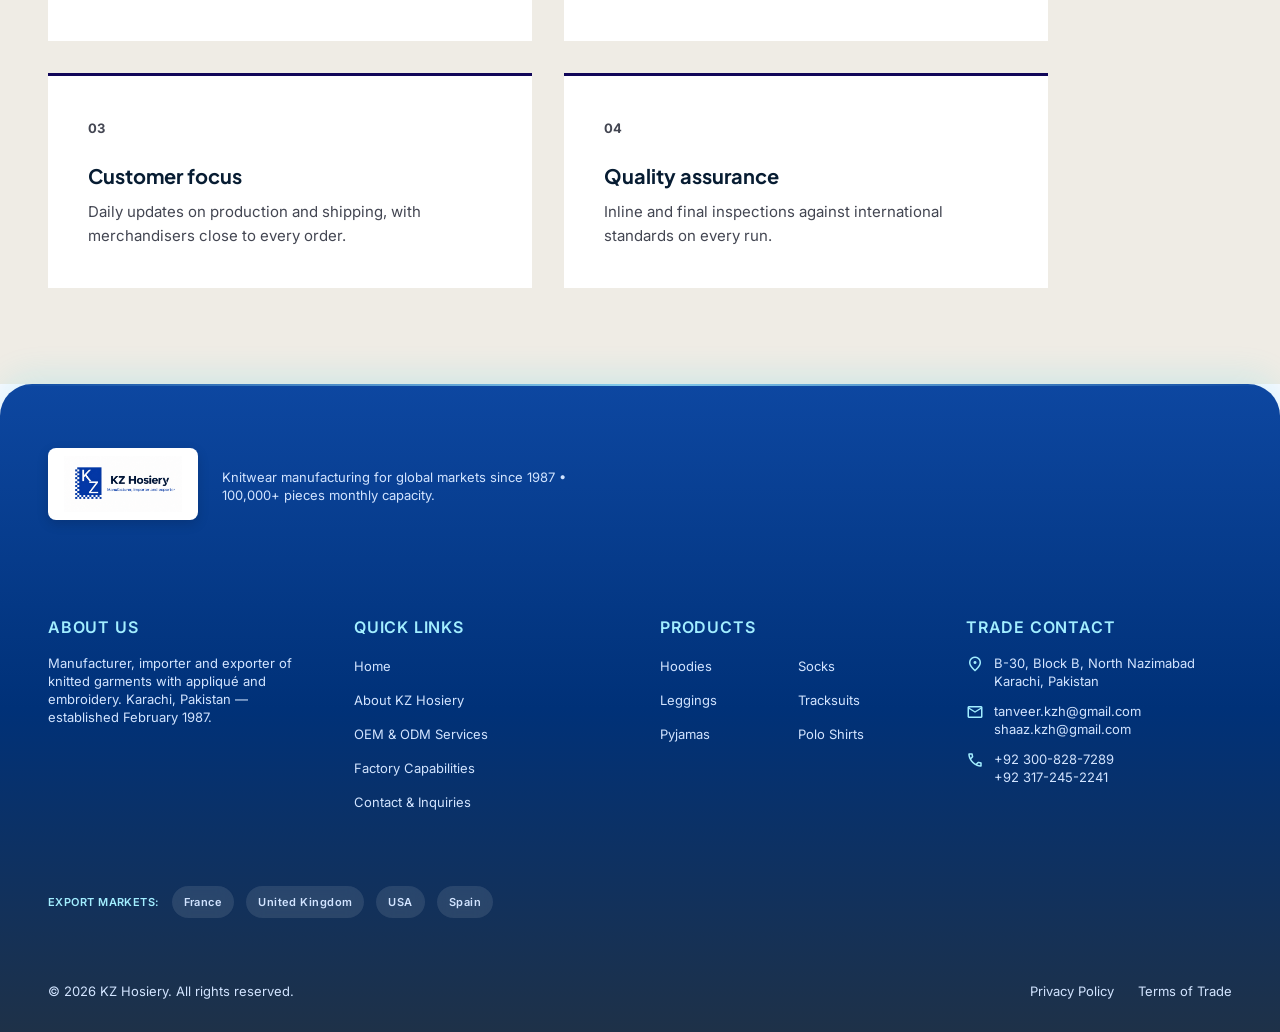
==== commit f9660c0f: "contact info changed" ====
--- a/about/index.html
+++ b/about/index.html
@@ -5,7 +5,7 @@
   <meta name="viewport" content="width=device-width, initial-scale=1.0" />
   <title>About Us | KZ Hosiery</title>
   <meta name="description" content="K_Z Hosiery was founded with the vision of providing high-quality knitted garments featuring appliques and embroidery." />
-
+    <link rel="icon" type="image/png" href="../assets/images/logofav.png">
   <!-- Google Fonts -->
   <link href="https://fonts.googleapis.com" rel="preconnect" />
   <link crossorigin href="https://fonts.gstatic.com" rel="preconnect" />
@@ -222,11 +222,11 @@
             </div>
             <div class="footer__contact-item">
               <span class="material-symbols-outlined">mail</span>
-              <a href="mailto:trade@kzhosiery.com">tanveer.kzh@gmail.com</a>
+              <a href="mailto:trade@kzhosiery.com">tanveer.kzh@gmail.com <br> shaaz.kzh@gmail.com</a>
             </div>
             <div class="footer__contact-item">
               <span class="material-symbols-outlined">call</span>
-              <span>+92 300-828-7289</span>
+              <span>+92 300-828-7289 <br> +92 317-245-2241</span>
             </div>
           </div>
         </div>
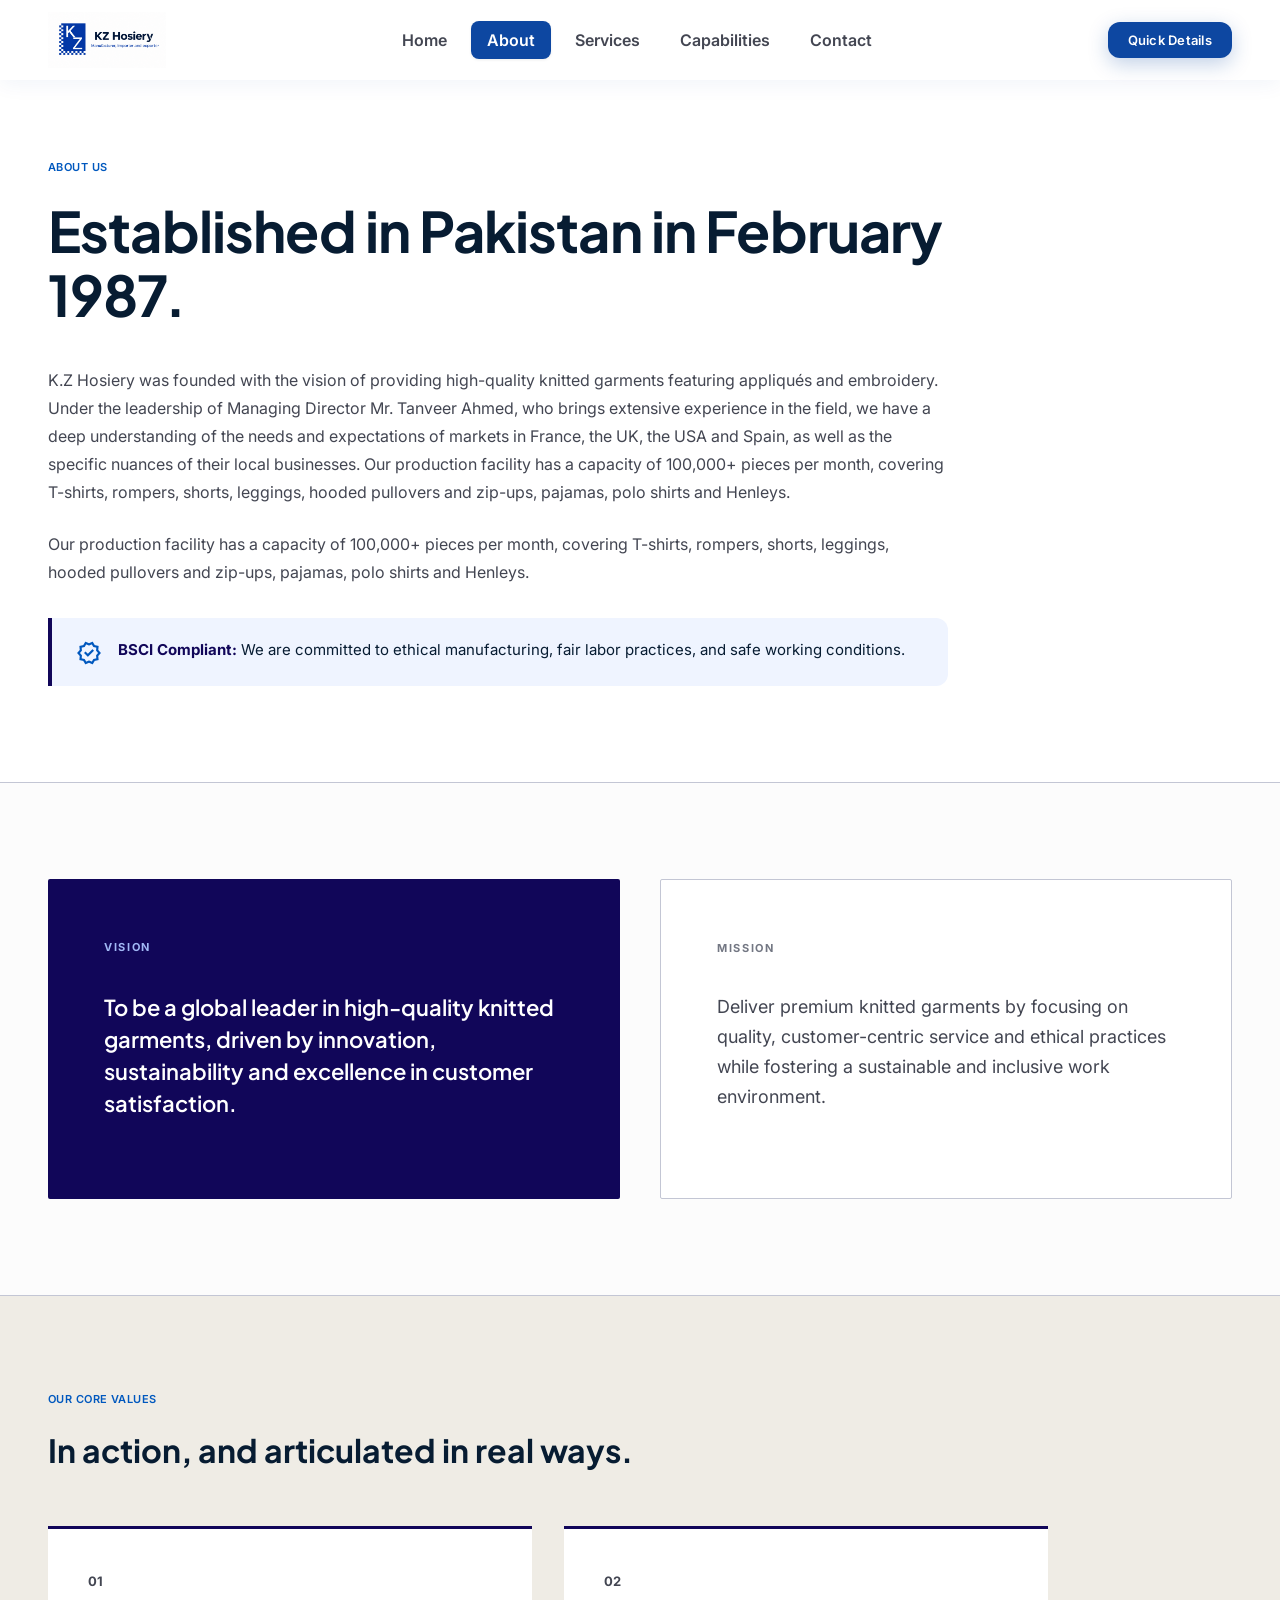
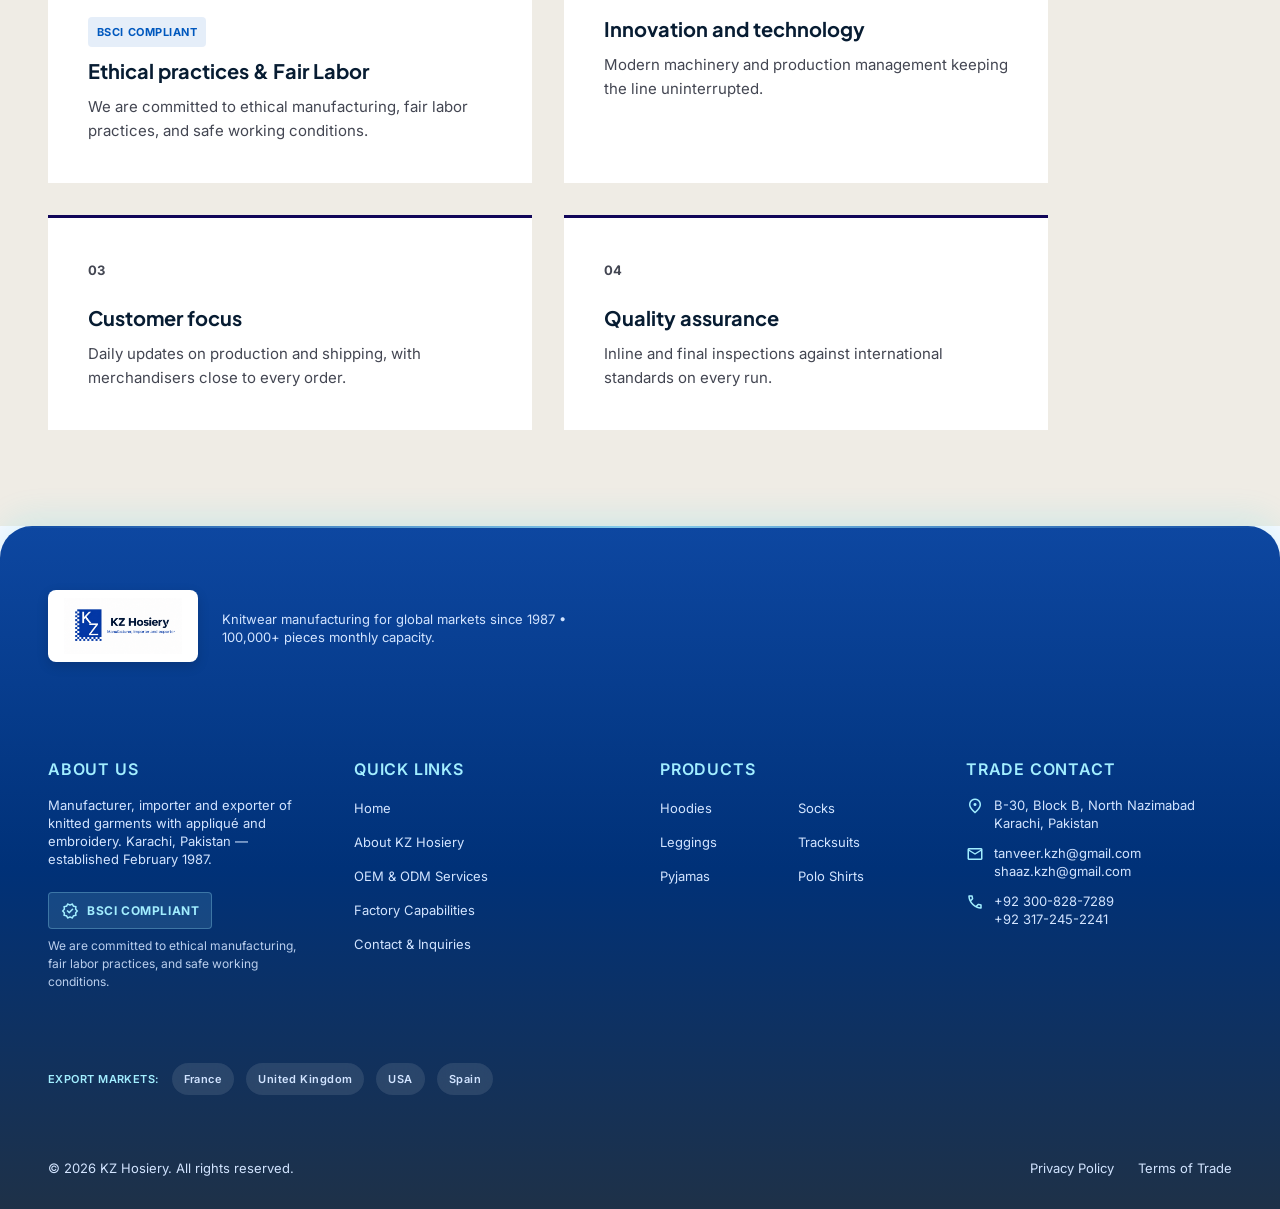
==== commit f38a8e54: "bs complanit added" ====
--- a/about/index.html
+++ b/about/index.html
@@ -97,6 +97,14 @@
               Our production facility has a capacity of 100,000+ pieces per month, covering T-shirts, rompers, shorts, leggings, hooded pullovers and zip-ups, pajamas, polo shirts and Henleys.
             </p>
           </div>
+
+          <div class="about-hero__compliance">
+            <span class="material-symbols-outlined">verified</span>
+            <div>
+              <strong>BSCI Compliant:</strong> We are committed to ethical manufacturing, fair labor practices, and safe working conditions.
+            </div>
+          </div>
+
         </div>
       </div>
     </section>
@@ -131,8 +139,9 @@
             
             <div class="value-card">
               <span class="value-card__num">01</span>
-              <h3 class="value-card__title">Ethical practices</h3>
-              <p class="value-card__desc">Fair, transparent dealing with workers, suppliers and buyers alike.</p>
+              <span class="value-card__badge-tag">BSCI Compliant</span>
+              <h3 class="value-card__title">Ethical practices &amp; Fair Labor</h3>
+              <p class="value-card__desc">We are committed to ethical manufacturing, fair labor practices, and safe working conditions.</p>
             </div>
 
             <div class="value-card">
@@ -188,6 +197,13 @@
           <p class="footer__col-text">
             Manufacturer, importer and exporter of knitted garments with appliqué and embroidery. Karachi, Pakistan — established February 1987.          
           </p>
+          <div class="footer__compliance">
+            <span class="material-symbols-outlined">verified</span>
+            <span>BSCI Compliant</span>
+          </div>
+          <p class="footer__compliance-text">
+            We are committed to ethical manufacturing, fair labor practices, and safe working conditions.
+          </p>
         </div>
 
         <div class="footer__col">
--- a/assets/css/global.css
+++ b/assets/css/global.css
@@ -82,10 +82,11 @@
 
 html {
   scroll-behavior: smooth;
+  overflow-x: hidden;
 }
 
 body {
-  overscroll-behavior: none;
+  overflow-x: hidden;
   font-family: var(--ff-body);
   font-size: 0.9375rem;   /* 15px – body-md */
   line-height: 1.5rem;     /* 24px */
@@ -746,10 +747,14 @@
 }
 
 .footer__compliance {
-  display: flex;
+  display: inline-flex;
   align-items: center;
   gap: 0.5rem;
-  margin-top: 0.5rem;
+  margin-top: 0.75rem;
+  padding: 0.35rem 0.75rem;
+  background-color: rgba(162, 238, 255, 0.12);
+  border: 1px solid rgba(162, 238, 255, 0.28);
+  border-radius: var(--radius-sm);
 }
 
 .footer__compliance .material-symbols-outlined {
@@ -758,10 +763,22 @@
 }
 
 .footer__compliance span:last-child {
-  font-size: 11px;
-  font-weight: 600;
-  letter-spacing: 0.04em;
+  font-family: var(--ff-body);
+  font-size: 12px;
+  font-weight: 700;
+  letter-spacing: 0.05em;
+  color: var(--clr-tertiary-fixed);
+  text-transform: uppercase;
+}
+
+.footer__compliance-text {
+  font-family: var(--ff-body);
+  font-size: 12px;
+  line-height: 18px;
   color: var(--clr-surface-container-highest);
+  opacity: 0.88;
+  margin-top: 0.5rem;
+  max-width: 320px;
 }
 
 /* Footer links */
--- a/assets/css/about.css
+++ b/assets/css/about.css
@@ -175,3 +175,45 @@
   line-height: 24px;
   color: var(--clr-on-surface-variant);
 }
+
+
+/* ── BSCI Compliance Additions ── */
+.about-hero__compliance {
+  display: flex;
+  align-items: flex-start;
+  gap: 1rem;
+  margin-top: 2rem;
+  padding: 1.25rem 1.5rem;
+  background-color: var(--clr-surface-container-low);
+  border-left: 4px solid #110659;
+  border-radius: 0 var(--radius-lg) var(--radius-lg) 0;
+  font-family: var(--ff-body);
+  font-size: 15px;
+  line-height: 24px;
+  color: var(--clr-on-surface);
+}
+
+.about-hero__compliance .material-symbols-outlined {
+  font-size: 26px;
+  color: #0058be;
+  flex-shrink: 0;
+  margin-top: 0.1rem;
+}
+
+.about-hero__compliance strong {
+  color: #110659;
+  font-weight: 700;
+}
+
+.value-card__badge-tag {
+  display: inline-block;
+  padding: 0.2rem 0.55rem;
+  border-radius: var(--radius-sm);
+  background-color: rgba(0, 88, 190, 0.1);
+  color: var(--clr-secondary);
+  font-size: 11px;
+  font-weight: 700;
+  letter-spacing: 0.05em;
+  text-transform: uppercase;
+  margin-bottom: 0.75rem;
+}
